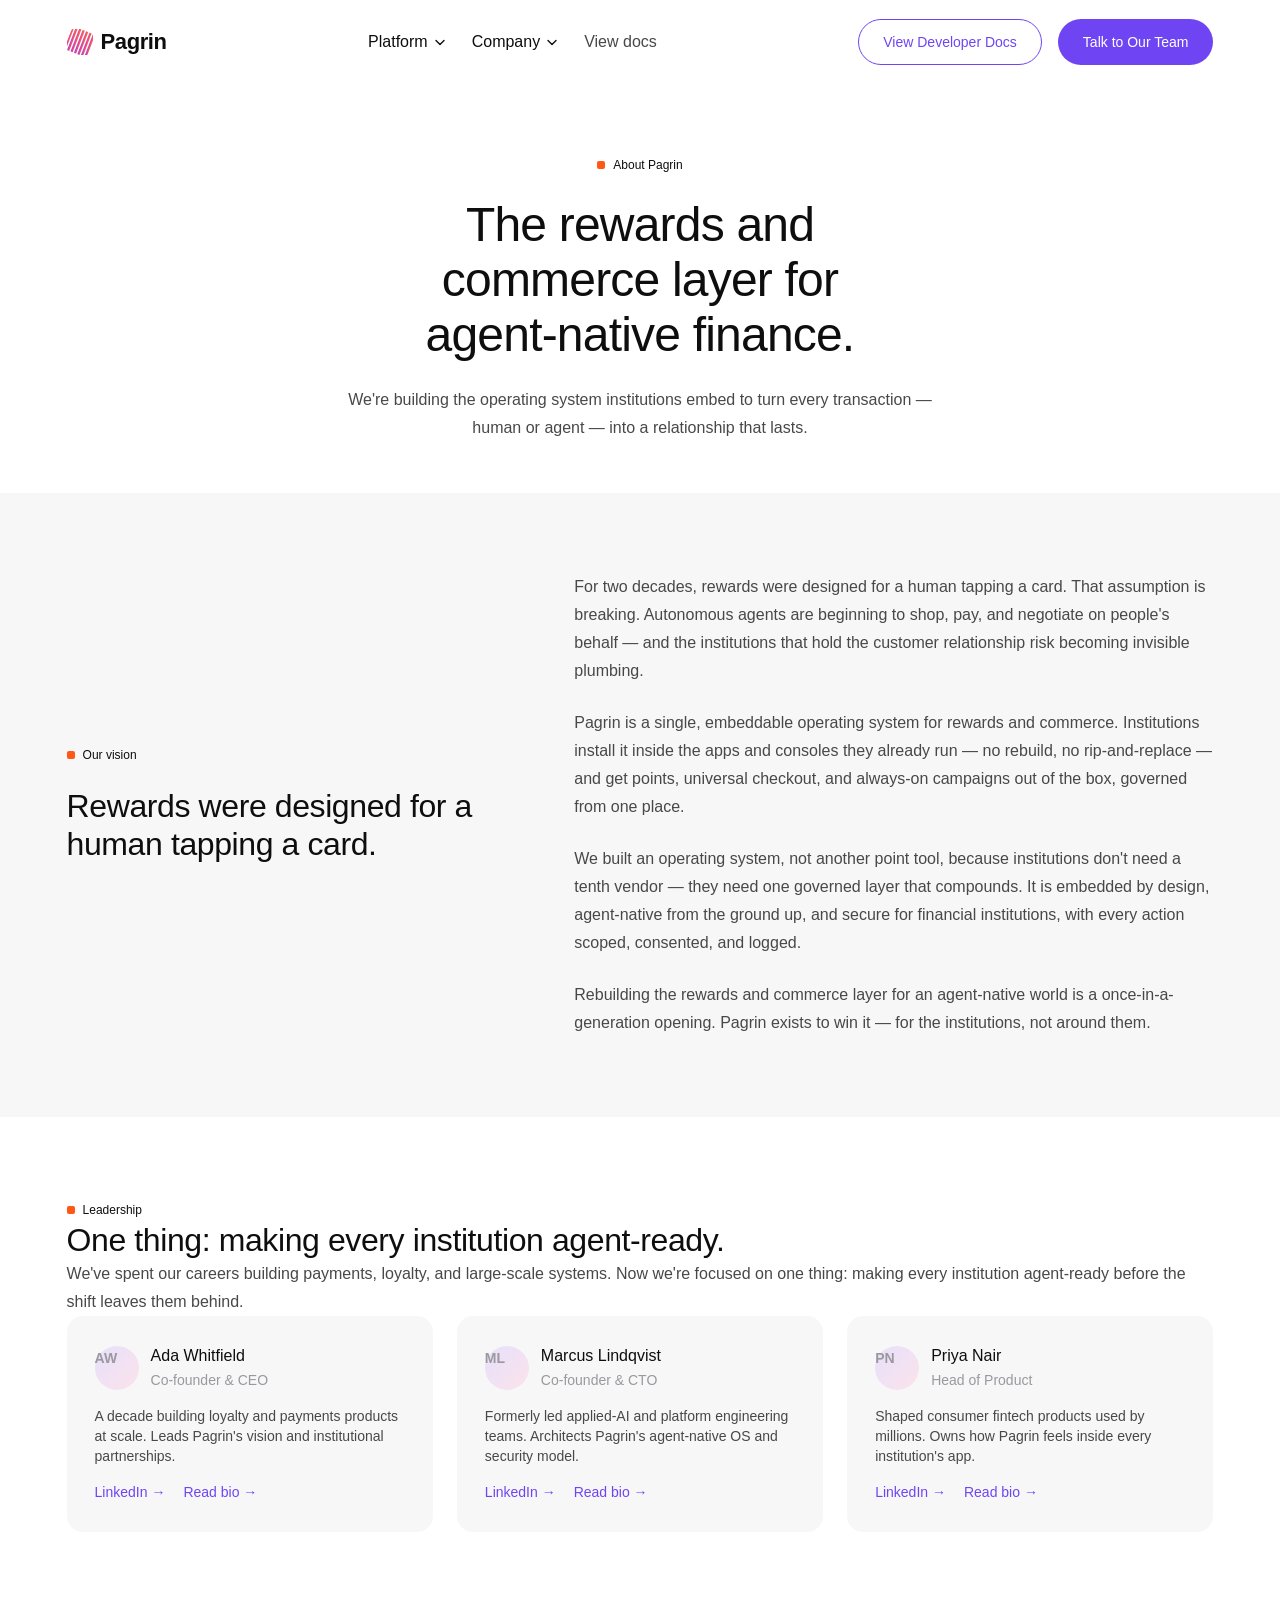
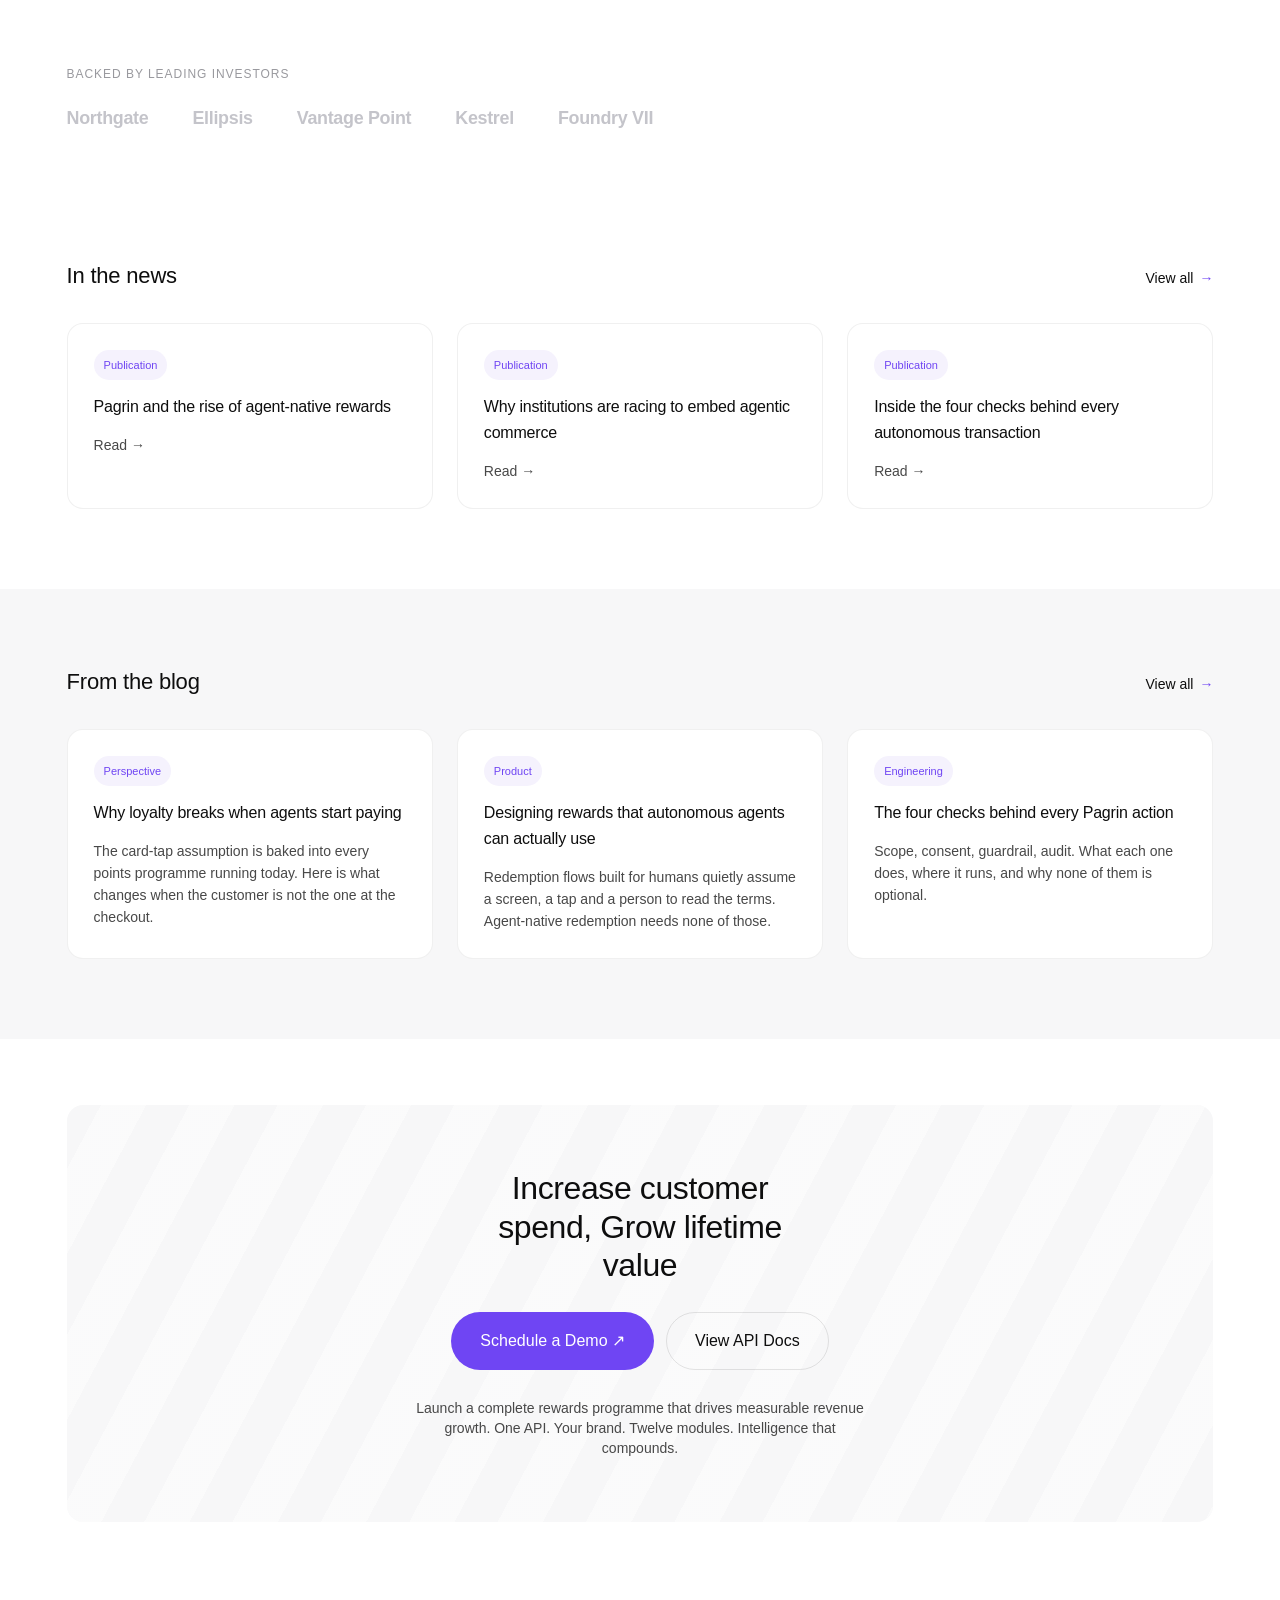
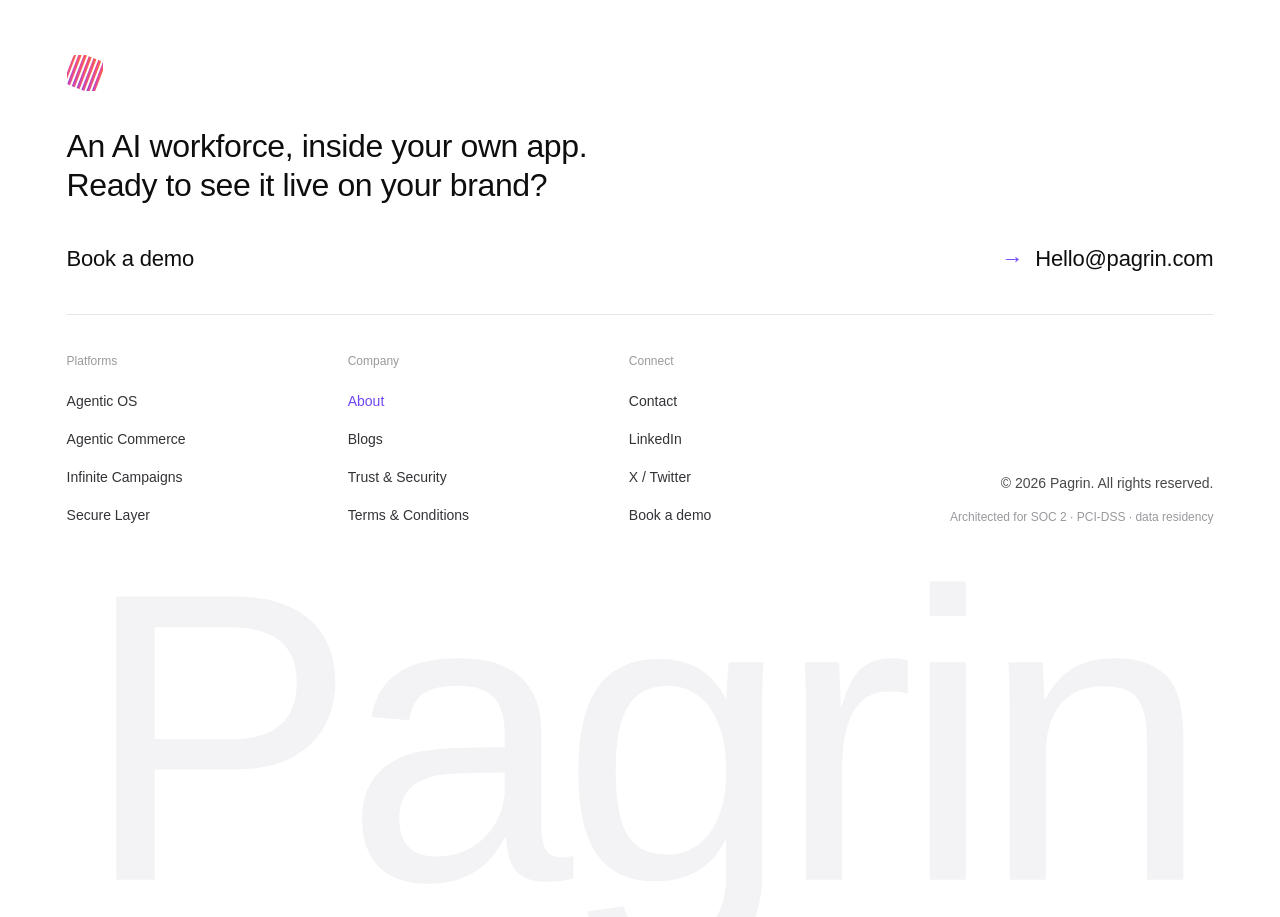
==== about.html @ b5fbf298 "Build the nine screens the footer links to The footer in the Figma file points at nine places. None " ====
<!doctype html>
<html lang="en">
<head>
<meta charset="utf-8">
<meta name="viewport" content="width=device-width, initial-scale=1">
<title>About — Pagrin</title>
<meta name="description" content="We're building the operating system institutions embed to turn every transaction — human or agent — into a relationship that lasts.">
<link rel="stylesheet" href="css/site.css">
<link rel="stylesheet" href="css/pages.css">
</head>
<body class="pg" data-page="about">

<a class="pg-skip" href="#main">Skip to content</a>
<div data-pg-nav></div>

<main id="main">

  <!-- hero — Figma 12346:2172 -->
  <section class="pg-hero">
    <div class="pg-shell">
      <div class="pg-hero__inner">
        <p class="pg-eyebrow">About Pagrin</p>
        <h1 class="pg-t1 pg-hero__title">The rewards and commerce layer for agent-native finance.</h1>
        <p class="pg-lede pg-hero__lede">
          We're building the operating system institutions embed to turn every transaction —
          human or agent — into a relationship that lasts.
        </p>
      </div>
    </div>
  </section>

  <!-- vision — Figma 12347:2109 -->
  <section class="pg-section pg-section--tint" aria-labelledby="vision-title">
    <div class="pg-shell">
      <div class="pg-split">
        <div class="pg-stack-24">
          <p class="pg-eyebrow">Our vision</p>
          <h2 class="pg-h2" id="vision-title">Rewards were designed for a human tapping a card.</h2>
        </div>
        <div class="pg-stack-24">
          <p class="pg-lede">
            For two decades, rewards were designed for a human tapping a card. That assumption is
            breaking. Autonomous agents are beginning to shop, pay, and negotiate on people's
            behalf — and the institutions that hold the customer relationship risk becoming
            invisible plumbing.
          </p>
          <p class="pg-lede">
            Pagrin is a single, embeddable operating system for rewards and commerce.
            Institutions install it inside the apps and consoles they already run — no rebuild,
            no rip-and-replace — and get points, universal checkout, and always-on campaigns out
            of the box, governed from one place.
          </p>
          <p class="pg-lede">
            We built an operating system, not another point tool, because institutions don't need
            a tenth vendor — they need one governed layer that compounds. It is embedded by
            design, agent-native from the ground up, and secure for financial institutions, with
            every action scoped, consented, and logged.
          </p>
          <p class="pg-lede">
            Rebuilding the rewards and commerce layer for an agent-native world is a
            once-in-a-generation opening. Pagrin exists to win it — for the institutions, not
            around them.
          </p>
        </div>
      </div>
    </div>
  </section>

  <!-- leadership — Figma 12348:2109 -->
  <section class="pg-section" aria-labelledby="lead-title">
    <div class="pg-shell">
      <div class="pg-why__head">
        <p class="pg-eyebrow">Leadership</p>
        <h2 class="pg-h2" id="lead-title">One thing: making every institution agent-ready.</h2>
        <p class="pg-lede">
          We've spent our careers building payments, loyalty, and large-scale systems. Now we're
          focused on one thing: making every institution agent-ready before the shift leaves
          them behind.
        </p>
      </div>

      <div class="pg-people">
        <article class="pg-person">
          <div class="pg-person__id">
            <span class="pg-person__av">AW</span>
            <span><b>Ada Whitfield</b><span>Co-founder &amp; CEO</span></span>
          </div>
          <p class="pg-small">A decade building loyalty and payments products at scale. Leads Pagrin's
            vision and institutional partnerships.</p>
          <div class="pg-person__links">
            <a href="https://www.linkedin.com/company/pagrin" target="_blank" rel="noopener">LinkedIn →</a>
            <a href="contact.html">Read bio →</a>
          </div>
        </article>

        <article class="pg-person">
          <div class="pg-person__id">
            <span class="pg-person__av">ML</span>
            <span><b>Marcus Lindqvist</b><span>Co-founder &amp; CTO</span></span>
          </div>
          <p class="pg-small">Formerly led applied-AI and platform engineering teams. Architects Pagrin's
            agent-native OS and security model.</p>
          <div class="pg-person__links">
            <a href="https://www.linkedin.com/company/pagrin" target="_blank" rel="noopener">LinkedIn →</a>
            <a href="contact.html">Read bio →</a>
          </div>
        </article>

        <article class="pg-person">
          <div class="pg-person__id">
            <span class="pg-person__av">PN</span>
            <span><b>Priya Nair</b><span>Head of Product</span></span>
          </div>
          <p class="pg-small">Shaped consumer fintech products used by millions. Owns how Pagrin feels
            inside every institution's app.</p>
          <div class="pg-person__links">
            <a href="https://www.linkedin.com/company/pagrin" target="_blank" rel="noopener">LinkedIn →</a>
            <a href="contact.html">Read bio →</a>
          </div>
        </article>
      </div>
    </div>
  </section>

  <!-- backers — Figma 12349:2551 -->
  <section class="pg-section pg-section--tight" aria-labelledby="backers-title">
    <div class="pg-shell">
      <p class="pg-caption" id="backers-title" style="margin-bottom:24px;letter-spacing:.08em">
        BACKED BY LEADING INVESTORS</p>
      <div class="pg-logos" aria-label="Investors">
        <span>Northgate</span><span>Ellipsis</span><span>Vantage Point</span>
        <span>Kestrel</span><span>Foundry&nbsp;VII</span>
      </div>
    </div>
  </section>

  <!-- press — Figma 12360:9119 -->
  <section class="pg-section" aria-labelledby="press-title">
    <div class="pg-shell">
      <div class="pg-sectionhead">
        <h2 class="pg-h4" id="press-title">In the news</h2>
        <a class="pg-textlink" href="blog.html">View all</a>
      </div>
      <div class="pg-articles">
        <a class="pg-article pg-card--lift" href="blog.html">
          <span class="pg-article__kicker">Publication</span>
          <h3>Pagrin and the rise of agent-native rewards</h3>
          <p class="pg-article__meta">Read →</p>
        </a>
        <a class="pg-article pg-card--lift" href="blog.html">
          <span class="pg-article__kicker">Publication</span>
          <h3>Why institutions are racing to embed agentic commerce</h3>
          <p class="pg-article__meta">Read →</p>
        </a>
        <a class="pg-article pg-card--lift" href="blog.html">
          <span class="pg-article__kicker">Publication</span>
          <h3>Inside the four checks behind every autonomous transaction</h3>
          <p class="pg-article__meta">Read →</p>
        </a>
      </div>
    </div>
  </section>

  <!-- blog — Figma 12360:9119 -->
  <section class="pg-section pg-section--tint" aria-labelledby="blog-title">
    <div class="pg-shell">
      <div class="pg-sectionhead">
        <h2 class="pg-h4" id="blog-title">From the blog</h2>
        <a class="pg-textlink" href="blog.html">View all</a>
      </div>
      <div class="pg-articles">
        <a class="pg-article pg-card--lift" href="blog.html">
          <span class="pg-article__kicker">Perspective</span>
          <h3>Why loyalty breaks when agents start paying</h3>
          <p>The card-tap assumption is baked into every points programme running today. Here is
            what changes when the customer is not the one at the checkout.</p>
        </a>
        <a class="pg-article pg-card--lift" href="blog.html">
          <span class="pg-article__kicker">Product</span>
          <h3>Designing rewards that autonomous agents can actually use</h3>
          <p>Redemption flows built for humans quietly assume a screen, a tap and a person to
            read the terms. Agent-native redemption needs none of those.</p>
        </a>
        <a class="pg-article pg-card--lift" href="blog.html">
          <span class="pg-article__kicker">Engineering</span>
          <h3>The four checks behind every Pagrin action</h3>
          <p>Scope, consent, guardrail, audit. What each one does, where it runs, and why none
            of them is optional.</p>
        </a>
      </div>
    </div>
  </section>

  <div data-pg-cta></div>
</main>

<div data-pg-footer></div>
<script src="js/site.js" defer></script>
</body>
</html>
---- css/site.css ----
/* ==========================================================================
   Pagrin — site foundation
   Design: Figma "Pagrin – Designs from Weng"
     Nav bar   12202:364209      Footer    12202:362479
     CTA band  11998:40946       Hero      11998:40379

   Tokens are lifted from the file's published variables:
     Title-1 72/88/-0.8 · H2 48/58/-0.4 · H4 32/38/-0.2
     Body-1 18/28 · Body-2 16/24 · Body-3 14/20 · Body-4 12/16
     Grey/900 #0E0E0E · Grey/500 #484848 · Purple/500 #6F45F3

   Everything here is prefixed `pg` so it cannot clash with the two
   section stylesheets that came before it (`ao` and `ch`).
   ========================================================================== */

:root {
  /* palette */
  --pg-ink:        #0e0e0e;   /* Grey/900  — headings                     */
  --pg-body:       #484848;   /* Grey/500  — body copy                    */
  --pg-link:       #333338;   /* footer link ink                          */
  --pg-muted:      #99999e;   /* small labels, legal line                 */
  --pg-purple:     #6f45f3;   /* Purple/500 — the one accent              */
  --pg-purple-ink: #4a24c9;   /* purple, darkened for hover               */
  --pg-purple-050: #f5f2fd;   /* purple wash behind quiet panels          */
  --pg-purple-100: #e7e0fc;
  --pg-dot:        #ff5715;   /* eyebrow marker                           */
  --pg-surface:    #f7f7f8;   /* section tint                             */
  --pg-surface-2:  #f2f2f4;
  --pg-hairline:   rgba(0, 0, 0, .1);
  --pg-hairline-2: rgba(0, 0, 0, .06);
  --pg-white:      #ffffff;
  --pg-black:      #0a0a0a;

  /* type — SF Pro Text on Apple, the local system face everywhere else */
  --pg-font: -apple-system, BlinkMacSystemFont, 'SF Pro Text', 'Segoe UI',
             Roboto, Helvetica, Arial, sans-serif;
  --pg-t1: clamp(38px, 3.75vw, 72px);
  --pg-h2: clamp(30px, 2.5vw,  48px);
  --pg-h3: clamp(26px, 2.08vw, 40px);
  --pg-h4: clamp(22px, 1.67vw, 32px);
  --pg-h5: clamp(19px, 1.25vw, 24px);
  --pg-b1: clamp(16px, 0.94vw, 18px);
  --pg-b2: 16px;
  --pg-b3: 14px;
  --pg-b4: 12px;

  /* rhythm */
  --pg-gutter:    clamp(20px, 5.2vw, 100px);
  --pg-shell:     1532px;   /* section content width at 1920 */
  --pg-shell-nav: 1432px;   /* the nav sits on a slightly narrower rail */
  --pg-section:   clamp(64px, 6.25vw, 120px);
  --pg-radius:    16px;
  --pg-radius-sm: 10px;
  --pg-pill:      999px;
  --pg-nav-h:     84px;

  --pg-ease: cubic-bezier(.22, .61, .36, 1);
}

/* --------------------------------------------------------------------------
   base
   -------------------------------------------------------------------------- */

*, *::before, *::after { box-sizing: border-box; }

html { -webkit-text-size-adjust: 100%; scroll-behavior: smooth; }

@media (prefers-reduced-motion: reduce) {
  html { scroll-behavior: auto; }
}

body.pg {
  margin: 0;
  background: var(--pg-white);
  color: var(--pg-body);
  font-family: var(--pg-font);
  font-size: var(--pg-b2);
  line-height: 24px;
  -webkit-font-smoothing: antialiased;
  -moz-osx-font-smoothing: grayscale;
}

.pg h1, .pg h2, .pg h3, .pg h4, .pg h5 {
  margin: 0;
  color: var(--pg-ink);
  font-weight: 500;
}

.pg p  { margin: 0; }
.pg ul, .pg ol { margin: 0; padding: 0; list-style: none; }
.pg img, .pg svg { display: block; max-width: 100%; }

.pg a {
  color: inherit;
  text-decoration: none;
  transition: color .18s var(--pg-ease), opacity .18s var(--pg-ease);
}

.pg :focus-visible {
  outline: 2px solid var(--pg-purple);
  outline-offset: 3px;
  border-radius: 4px;
}

.pg-skip {
  position: absolute;
  left: -9999px;
  top: 0;
  z-index: 200;
  padding: 12px 20px;
  background: var(--pg-ink);
  color: var(--pg-white);
  font-size: var(--pg-b3);
}
.pg-skip:focus { left: 12px; top: 12px; }

.pg-sr {
  position: absolute;
  width: 1px; height: 1px;
  margin: -1px; padding: 0;
  overflow: hidden;
  clip: rect(0 0 0 0);
  white-space: nowrap;
  border: 0;
}

/* --------------------------------------------------------------------------
   layout primitives
   -------------------------------------------------------------------------- */

.pg-shell {
  width: min(100% - var(--pg-gutter) * 2, var(--pg-shell));
  margin-inline: auto;
}

.pg-section       { padding-block: var(--pg-section); }
.pg-section--tight{ padding-block: clamp(48px, 4.2vw, 80px); }
.pg-section--tint { background: var(--pg-surface); }
.pg-section--wash { background: var(--pg-purple-050); }
.pg-section--dark { background: var(--pg-black); color: rgba(255,255,255,.72); }
.pg-section--dark h2,
.pg-section--dark h3,
.pg-section--dark h4 { color: var(--pg-white); }

.pg-rule { height: 1px; background: var(--pg-hairline); border: 0; margin: 0; }

/* eyebrow — the small marker + label that opens most sections */
.pg-eyebrow {
  display: inline-flex;
  align-items: center;
  gap: 8px;
  color: var(--pg-ink);
  font-size: var(--pg-b4);
  font-weight: 500;
  line-height: 16px;
}
.pg-eyebrow::before {
  content: '';
  width: 8px; height: 8px;
  background: var(--pg-dot);
  border-radius: 2px;
  flex: none;
}
.pg-eyebrow--purple::before { background: var(--pg-purple); }
.pg-section--dark .pg-eyebrow { color: var(--pg-white); }

/* headings + copy */
.pg-t1 { font-size: var(--pg-t1); line-height: 1.15; letter-spacing: -.8px; }
.pg-h2 { font-size: var(--pg-h2); line-height: 1.2;  letter-spacing: -.4px; }
.pg-h3 { font-size: var(--pg-h3); line-height: 1.2;  letter-spacing: -.3px; }
.pg-h4 { font-size: var(--pg-h4); line-height: 1.2;  letter-spacing: -.2px; }
.pg-h5 { font-size: var(--pg-h5); line-height: 1.3;  letter-spacing: -.1px; }

.pg-lede    { font-size: var(--pg-b1); line-height: 28px; color: var(--pg-body); }
.pg-body    { font-size: var(--pg-b2); line-height: 24px; color: var(--pg-body); }
.pg-small   { font-size: var(--pg-b3); line-height: 20px; color: var(--pg-body); }
.pg-caption { font-size: var(--pg-b4); line-height: 16px; color: var(--pg-muted); }

.pg-measure    { max-width: 62ch; }
.pg-measure-sm { max-width: 46ch; }

/* --------------------------------------------------------------------------
   buttons
   -------------------------------------------------------------------------- */

.pg-btn {
  display: inline-flex;
  align-items: center;
  justify-content: center;
  gap: 8px;
  padding: 12px 24px;
  border: 1px solid transparent;
  border-radius: var(--pg-pill);
  background: none;
  font-family: inherit;
  font-size: var(--pg-b3);
  font-weight: 500;
  line-height: 20px;
  white-space: nowrap;
  cursor: pointer;
  transition: background-color .18s var(--pg-ease),
              border-color .18s var(--pg-ease),
              color .18s var(--pg-ease),
              transform .18s var(--pg-ease);
}
.pg-btn:active { transform: translateY(1px); }

.pg .pg-btn--primary {
  background: var(--pg-purple);
  color: var(--pg-white);
}
.pg .pg-btn--primary:hover { background: var(--pg-purple-ink); }

.pg .pg-btn--ghost {
  border-color: var(--pg-purple);
  color: var(--pg-purple);
}
.pg .pg-btn--ghost:hover { background: var(--pg-purple-050); }

.pg .pg-btn--quiet {
  border-color: var(--pg-hairline);
  color: var(--pg-ink);
}
.pg .pg-btn--quiet:hover { border-color: var(--pg-ink); }

.pg-btn--lg { padding: 16px 28px; font-size: var(--pg-b2); line-height: 24px; }

/* the hero pair in the detail pages uses square corners, not pills */
.pg-btn--sq { border-radius: 6px; }

.pg-btnrow {
  display: flex;
  flex-wrap: wrap;
  gap: 12px;
}
.pg-btnrow--center { justify-content: center; }

/* text link with the design's arrow */
.pg .pg-textlink {
  display: inline-flex;
  align-items: center;
  gap: 6px;
  color: var(--pg-ink);
  font-size: var(--pg-b3);
  font-weight: 500;
  line-height: 20px;
}
.pg-textlink::after {
  content: '→';
  color: var(--pg-purple);
  transition: transform .18s var(--pg-ease);
}
.pg-textlink:hover::after { transform: translateX(3px); }

/* --------------------------------------------------------------------------
   nav
   -------------------------------------------------------------------------- */

.pg-nav {
  position: sticky;
  top: 0;
  z-index: 100;
  background: rgba(255, 255, 255, .88);
  backdrop-filter: saturate(1.6) blur(12px);
  -webkit-backdrop-filter: saturate(1.6) blur(12px);
  border-bottom: 1px solid transparent;
  transition: border-color .2s var(--pg-ease);
}
.pg-nav[data-stuck='true'] { border-bottom-color: var(--pg-hairline); }

.pg-nav__inner {
  width: min(100% - var(--pg-gutter) * 2, var(--pg-shell-nav));
  margin-inline: auto;
  min-height: var(--pg-nav-h);
  display: flex;
  align-items: center;
  justify-content: space-between;
  gap: 24px;
}

.pg-logo {
  display: inline-flex;
  align-items: center;
  gap: 8px;
  flex: none;
}
.pg-logo__mark { width: 26px; height: 26px; flex: none; }
.pg-logo__word {
  color: var(--pg-ink);
  font-size: 22px;
  font-weight: 600;
  letter-spacing: -.4px;
  line-height: 26px;
}

.pg-nav__links {
  display: flex;
  align-items: center;
  gap: 24px;
}

.pg-nav__cta { display: flex; align-items: center; gap: 16px; flex: none; }

/* dropdown */
.pg-menu { position: relative; }

.pg-menu__btn {
  display: inline-flex;
  align-items: center;
  gap: 4px;
  padding: 6px 0;
  border: 0;
  background: none;
  color: var(--pg-ink);
  font-family: inherit;
  font-size: var(--pg-b2);
  line-height: 24px;
  cursor: pointer;
}
.pg-menu__btn svg { transition: transform .2s var(--pg-ease); }
.pg-menu__btn[aria-expanded='true'] svg { transform: rotate(180deg); }

.pg-menu__panel {
  position: absolute;
  top: calc(100% + 14px);
  left: 50%;
  translate: -50% 0;
  min-width: 300px;
  padding: 10px;
  background: var(--pg-white);
  border: 1px solid var(--pg-hairline-2);
  border-radius: 14px;
  box-shadow: 0 18px 48px rgba(14, 14, 14, .12);
  display: grid;
  gap: 2px;
  opacity: 0;
  visibility: hidden;
  transform: translateY(-6px);
  transition: opacity .18s var(--pg-ease),
              transform .18s var(--pg-ease),
              visibility .18s;
}
.pg-menu[data-open='true'] .pg-menu__panel {
  opacity: 1;
  visibility: visible;
  transform: none;
}

.pg-menu__item {
  display: block;
  padding: 10px 12px;
  border-radius: 9px;
}
.pg-menu__item:hover { background: var(--pg-surface); }
.pg-menu__item strong {
  display: block;
  color: var(--pg-ink);
  font-size: var(--pg-b3);
  font-weight: 500;
  line-height: 20px;
}
.pg-menu__item span {
  display: block;
  margin-top: 2px;
  color: var(--pg-muted);
  font-size: var(--pg-b4);
  line-height: 16px;
}
.pg .pg-menu__item[aria-current='page'] strong { color: var(--pg-purple); }

.pg-nav__link { font-size: var(--pg-b2); color: var(--pg-ink); }
.pg-nav__link:hover { color: var(--pg-purple); }
.pg .pg-nav__link[aria-current='page'] { color: var(--pg-purple); }

/* burger */
.pg-burger {
  display: none;
  width: 40px; height: 40px;
  padding: 0;
  border: 1px solid var(--pg-hairline);
  border-radius: var(--pg-pill);
  background: none;
  cursor: pointer;
  align-items: center;
  justify-content: center;
}
.pg-burger span {
  display: block;
  width: 16px; height: 1.5px;
  background: var(--pg-ink);
  position: relative;
  transition: background-color .15s var(--pg-ease);
}
.pg-burger span::before,
.pg-burger span::after {
  content: '';
  position: absolute;
  left: 0;
  width: 16px; height: 1.5px;
  background: var(--pg-ink);
  transition: transform .2s var(--pg-ease);
}
.pg-burger span::before { top: -5px; }
.pg-burger span::after  { top:  5px; }
.pg-burger[aria-expanded='true'] span { background: transparent; }
.pg-burger[aria-expanded='true'] span::before { transform: translateY(5px) rotate(45deg); }
.pg-burger[aria-expanded='true'] span::after  { transform: translateY(-5px) rotate(-45deg); }

@media (max-width: 1040px) {
  .pg-burger { display: inline-flex; }
  .pg-nav__links,
  .pg-nav__cta { display: none; }

  .pg-nav[data-open='true'] .pg-nav__links,
  .pg-nav[data-open='true'] .pg-nav__cta {
    display: flex;
    flex-direction: column;
    align-items: stretch;
    gap: 4px;
    width: 100%;
  }
  .pg-nav[data-open='true'] .pg-nav__inner {
    flex-wrap: wrap;
    padding-bottom: 20px;
  }
  .pg-nav[data-open='true'] .pg-nav__cta {
    gap: 10px;
    margin-top: 12px;
  }
  .pg-nav[data-open='true'] .pg-nav__cta .pg-btn { width: 100%; }
  .pg-menu__panel {
    position: static;
    translate: none;
    opacity: 1;
    visibility: visible;
    transform: none;
    box-shadow: none;
    border: 0;
    min-width: 0;
    padding: 0 0 0 12px;
    display: none;
  }
  .pg-menu[data-open='true'] .pg-menu__panel { display: grid; }
  .pg-nav__links > * { width: 100%; }
  .pg-menu__btn { width: 100%; justify-content: space-between; padding: 10px 0; }
}

/* --------------------------------------------------------------------------
   hero
   -------------------------------------------------------------------------- */

.pg-hero { padding-block: clamp(56px, 5.6vw, 108px) clamp(40px, 4vw, 72px); }

.pg-hero__inner {
  display: flex;
  flex-direction: column;
  align-items: center;
  text-align: center;
  gap: 24px;
}
.pg-hero__title { max-width: 18ch; }
.pg-hero__lede  { max-width: 68ch; }
.pg-hero__art   { width: 100%; margin-top: clamp(32px, 3.4vw, 64px); }

.pg-hero--left .pg-hero__inner { align-items: flex-start; text-align: left; }

/* --------------------------------------------------------------------------
   cards + grids
   -------------------------------------------------------------------------- */

.pg-grid { display: grid; gap: 24px; }
.pg-grid--2 { grid-template-columns: repeat(2, minmax(0, 1fr)); }
.pg-grid--3 { grid-template-columns: repeat(3, minmax(0, 1fr)); }
.pg-grid--4 { grid-template-columns: repeat(4, minmax(0, 1fr)); }

@media (max-width: 1040px) {
  .pg-grid--3, .pg-grid--4 { grid-template-columns: repeat(2, minmax(0, 1fr)); }
}
@media (max-width: 720px) {
  .pg-grid--2, .pg-grid--3, .pg-grid--4 { grid-template-columns: minmax(0, 1fr); }
}

.pg-card {
  padding: 28px;
  background: var(--pg-white);
  border: 1px solid var(--pg-hairline-2);
  border-radius: var(--pg-radius);
  transition: border-color .2s var(--pg-ease), box-shadow .2s var(--pg-ease),
              transform .2s var(--pg-ease);
}
.pg-card__title { margin-bottom: 8px; }
.pg-card__body  { color: var(--pg-body); font-size: var(--pg-b3); line-height: 22px; }

a.pg-card:hover,
.pg-card--lift:hover {
  border-color: var(--pg-purple-100);
  box-shadow: 0 12px 32px rgba(14, 14, 14, .07);
  transform: translateY(-2px);
}

.pg-card--tint { background: var(--pg-surface); border-color: transparent; }

/* two-column "split" — copy on one side, art on the other */
.pg-split {
  display: grid;
  grid-template-columns: minmax(0, 5fr) minmax(0, 7fr);
  gap: clamp(32px, 4vw, 72px);
  align-items: center;
}
.pg-split--flip > :first-child { order: 2; }
.pg-split--even { grid-template-columns: repeat(2, minmax(0, 1fr)); }
@media (max-width: 900px) {
  .pg-split { grid-template-columns: minmax(0, 1fr); }
  .pg-split--flip > :first-child { order: 0; }
}

.pg-stack   { display: grid; gap: 16px; }
.pg-stack-8 { display: grid; gap: 8px; }
.pg-stack-24{ display: grid; gap: 24px; }
.pg-stack-32{ display: grid; gap: 32px; }

/* a bullet list with the design's small purple tick */
.pg-ticks { display: grid; gap: 14px; }
.pg-ticks li {
  display: grid;
  grid-template-columns: 18px minmax(0, 1fr);
  gap: 12px;
  font-size: var(--pg-b3);
  line-height: 22px;
  color: var(--pg-body);
}
.pg-ticks li::before {
  content: '';
  width: 18px; height: 18px;
  margin-top: 2px;
  border-radius: 50%;
  background:
    url("data:image/svg+xml,%3Csvg xmlns='http://www.w3.org/2000/svg' viewBox='0 0 18 18'%3E%3Cpath d='M5 9.2l2.6 2.6L13 6.4' fill='none' stroke='%236f45f3' stroke-width='1.6' stroke-linecap='round' stroke-linejoin='round'/%3E%3C/svg%3E")
    center / 18px 18px no-repeat,
    var(--pg-purple-050);
}
.pg-ticks li strong { color: var(--pg-ink); font-weight: 500; }

/* numbered steps */
.pg-steps { counter-reset: pgstep; display: grid; gap: 24px; }
.pg-step__num {
  display: block;
  margin-bottom: 12px;
  color: var(--pg-purple);
  font-size: var(--pg-b4);
  font-weight: 600;
  letter-spacing: .04em;
  line-height: 16px;
}

/* --------------------------------------------------------------------------
   CTA band
   -------------------------------------------------------------------------- */

.pg-cta { padding-block: clamp(56px, 5.2vw, 100px); }

.pg-cta__panel {
  position: relative;
  overflow: hidden;
  padding: clamp(48px, 5vw, 96px) clamp(24px, 4vw, 72px);
  border-radius: var(--pg-radius);
  background: var(--pg-surface);
  text-align: center;
}
/* the diagonal streaks behind the CTA copy in the design */
.pg-cta__panel::before {
  content: '';
  position: absolute;
  inset: -20%;
  background: repeating-linear-gradient(
    118deg,
    rgba(255, 255, 255, 0) 0 38px,
    rgba(255, 255, 255, .85) 38px 78px
  );
  opacity: .55;
  pointer-events: none;
}
.pg-cta__inner {
  position: relative;
  display: grid;
  justify-items: center;
  gap: 28px;
  max-width: 770px;
  margin-inline: auto;
}
.pg-cta__title { max-width: 16ch; }
.pg-cta__note  { max-width: 60ch; font-size: var(--pg-b3); line-height: 20px; }

/* --------------------------------------------------------------------------
   footer
   -------------------------------------------------------------------------- */

.pg-footer { padding-top: clamp(56px, 5.2vw, 96px); background: var(--pg-white); }

.pg-footer__top { display: grid; gap: 36px; }

.pg-footer__mark { width: 36px; height: 36px; }

.pg-footer__title { max-width: 1180px; }

.pg-footer__contact {
  display: flex;
  flex-wrap: wrap;
  align-items: baseline;
  justify-content: space-between;
  gap: 16px 32px;
}
.pg-footer__contact a {
  font-size: var(--pg-h4);
  font-weight: 500;
  letter-spacing: -.2px;
  line-height: 38px;
  color: var(--pg-ink);
}
.pg-footer__contact a:hover { color: var(--pg-purple); }
.pg-footer__mail { display: inline-flex; align-items: center; gap: 12px; }
.pg-footer__mail::before { content: '→'; color: var(--pg-purple); }

.pg-footer__cols {
  display: flex;
  flex-wrap: wrap;
  align-items: flex-end;
  gap: 40px 64px;
  padding-block: 36px 0;
}
.pg-footer__nav {
  flex: 1 1 480px;
  display: flex;
  flex-wrap: wrap;
  gap: 32px 24px;
}
.pg-footer__col { min-width: 180px; flex: 1 1 180px; max-width: 300px; }
.pg-footer__label {
  display: block;
  margin-bottom: 18px;
  color: var(--pg-muted);
  font-size: var(--pg-b4);
  line-height: 20px;
}
.pg-footer__list { display: grid; gap: 14px; }
.pg-footer__list a {
  color: var(--pg-link);
  font-size: var(--pg-b3);
  line-height: 24px;
}
.pg-footer__list a:hover { color: var(--pg-purple); }
.pg .pg-footer__list a[aria-current='page'] { color: var(--pg-purple); }

.pg-footer__legal { display: grid; gap: 12px; justify-items: flex-end; text-align: right; }
.pg-footer__legal p:first-child { color: var(--pg-body); font-size: var(--pg-b3); line-height: 24px; }
.pg-footer__legal p:last-child  { color: var(--pg-muted); font-size: var(--pg-b4); line-height: 20px; }

@media (max-width: 720px) {
  .pg-footer__legal { justify-items: flex-start; text-align: left; }
  .pg-footer__contact a { font-size: var(--pg-h5); line-height: 30px; }
}

/* the oversized wordmark that closes the page */
.pg-footer__wordmark {
  display: block;
  width: min(100% - var(--pg-gutter) * 2, var(--pg-shell));
  margin: clamp(24px, 3vw, 56px) auto 0;
  overflow: hidden;
  line-height: 0;
}
.pg-footer__wordmark svg { width: 100%; height: auto; }
---- css/pages.css ----
/* ==========================================================================
   Pagrin — page furniture
   Design: Figma "Pagrin – Designs from Weng"
     Commerce dashboard 11998:41941 · Checkout 12180:361848 · Chat 11998:40877
     Campaign bento     12136:360671 · Audit log 11998:42315
     About leadership   12348:2109  · Press/blog 12360:9119

   Pieces used by more than one page live here. Everything is prefixed `pg`.
   ========================================================================== */

/* --------------------------------------------------- framed product shot */

.pg-frame {
  text-align: left;
  border-radius: var(--pg-radius);
  border: 1px solid var(--pg-hairline-2);
  background: var(--pg-white);
  box-shadow: 0 1px 2px rgba(14,14,14,.05), 0 24px 64px rgba(14,14,14,.08);
  overflow: hidden;
}
.pg-frame--flush { box-shadow: 0 1px 2px rgba(14,14,14,.05), 0 12px 36px rgba(14,14,14,.06); }

/* app chrome: rail + main, as in the Northwind mock */
.pg-app { display: grid; grid-template-columns: 190px minmax(0, 1fr); font-size: 12px; }
@media (max-width: 780px) { .pg-app { grid-template-columns: minmax(0, 1fr); } }

.pg-app__rail {
  padding: 16px 12px;
  background: #fbfbfc;
  border-right: 1px solid var(--pg-hairline-2);
  display: grid;
  gap: 4px;
  align-content: start;
}
@media (max-width: 780px) { .pg-app__rail { display: none; } }

.pg-app__brand {
  display: flex; align-items: center; gap: 8px;
  margin-bottom: 12px; padding: 0 8px;
  color: var(--pg-ink); font-size: 13px; font-weight: 600;
}
.pg-app__brand span {
  width: 20px; height: 20px; border-radius: 6px;
  background: linear-gradient(135deg, #6f45f3, #e7469b);
}
.pg-app__navitem {
  display: flex; align-items: center; gap: 9px;
  padding: 7px 8px; border-radius: 7px;
  color: var(--pg-body); font-size: 12px;
}
.pg-app__navitem b { font-weight: 400; }
.pg-app__navitem[data-on] { background: #efe9fe; color: var(--pg-purple); }
.pg-app__navitem[data-on] b { font-weight: 500; }
.pg-app__navitem i {
  width: 14px; height: 14px; flex: none; border-radius: 4px;
  background: currentColor; opacity: .3;
}
.pg-app__navitem[data-on] i { opacity: .85; }

.pg-app__main { min-width: 0; }
.pg-app__bar {
  display: flex; align-items: center; gap: 12px;
  padding: 12px 18px;
  border-bottom: 1px solid var(--pg-hairline-2);
}
.pg-app__bar h4 { font-size: 13px; font-weight: 600; }
.pg-app__search {
  margin-left: auto;
  padding: 5px 12px; border-radius: var(--pg-pill);
  background: var(--pg-surface); color: var(--pg-muted); font-size: 11px;
}
.pg-app__body { padding: 18px; display: grid; gap: 16px; }

.pg-app__head { display: grid; gap: 4px; }
.pg-app__head h5 { font-size: 14px; font-weight: 600; }
.pg-app__head p { color: var(--pg-muted); font-size: 11px; line-height: 15px; }

/* stat tiles */
.pg-stats { display: grid; grid-template-columns: repeat(4, minmax(0, 1fr)); gap: 10px; }
@media (max-width: 640px) { .pg-stats { grid-template-columns: repeat(2, minmax(0, 1fr)); } }
.pg-stat {
  padding: 11px 13px;
  border: 1px solid var(--pg-hairline-2);
  border-radius: 10px;
  display: grid; gap: 2px;
}
.pg-stat span { color: var(--pg-muted); font-size: 9.5px; letter-spacing: .05em; text-transform: uppercase; }
.pg-stat b { color: var(--pg-ink); font-size: 18px; font-weight: 600; letter-spacing: -.3px; line-height: 24px; }
.pg-stat em { font-style: normal; font-size: 10px; color: #1c7a44; }
.pg-stat--warn b { color: #c2570c; }
.pg-stat--bad  b { color: #c0362c; }

/* audit table */
.pg-table { width: 100%; border-collapse: collapse; font-size: 11px; }
.pg-table th {
  padding: 0 8px 8px;
  color: var(--pg-muted);
  font-size: 8.5px; font-weight: 600; letter-spacing: .07em; text-align: left;
  text-transform: uppercase;
  border-bottom: 1px solid var(--pg-hairline-2);
  white-space: nowrap;
}
.pg-table td {
  padding: 9px 8px;
  border-bottom: 1px solid var(--pg-hairline-2);
  color: var(--pg-body);
  white-space: nowrap;
}
.pg-table tr:last-child td { border-bottom: 0; }
.pg-table td:first-child { color: var(--pg-ink); font-weight: 500; }
.pg-scroll { overflow-x: auto; -webkit-overflow-scrolling: touch; }

.pg-pass, .pg-held, .pg-deny {
  display: inline-grid; place-items: center;
  width: 16px; height: 16px; border-radius: 50%;
  font-size: 9px; font-weight: 700;
}
.pg-pass { background: #eaf7ef; color: #1c7a44; }
.pg-held { background: #fff1e3; color: #c2570c; }
.pg-deny { background: #fdecea; color: #c0362c; }

.pg-badge {
  display: inline-block;
  padding: 2px 8px; border-radius: var(--pg-pill);
  font-size: 10px; font-weight: 500;
  background: var(--pg-surface); color: var(--pg-body);
}
.pg-badge--held { background: #fff1e3; color: #c2570c; }
.pg-badge--deny { background: #fdecea; color: #c0362c; }
.pg-badge--ok   { background: #eaf7ef; color: #1c7a44; }

/* ------------------------------------------------------------ chat mock */

.pg-phone {
  text-align: left;
  width: 100%; max-width: 360px;
  margin-inline: auto;
  padding: 10px;
  background: var(--pg-white);
  border: 1px solid var(--pg-hairline-2);
  border-radius: 28px;
  box-shadow: 0 1px 2px rgba(14,14,14,.05), 0 24px 60px rgba(14,14,14,.12);
}
.pg-phone__screen {
  border-radius: 20px;
  background: #fbfbfc;
  overflow: hidden;
  display: grid;
}
.pg-phone__bar {
  display: flex; align-items: center; gap: 9px;
  padding: 14px 16px;
  background: var(--pg-white);
  border-bottom: 1px solid var(--pg-hairline-2);
}
.pg-phone__bar i {
  width: 26px; height: 26px; border-radius: 50%;
  background: linear-gradient(135deg, #6f45f3, #e7469b);
  flex: none;
}
.pg-phone__bar b { color: var(--pg-ink); font-size: 13px; font-weight: 600; }
.pg-phone__bar small { display: block; color: #1c7a44; font-size: 10px; }
.pg-phone__thread { padding: 16px; display: grid; gap: 10px; }
.pg-phone__day { justify-self: center; color: var(--pg-muted); font-size: 10px; }

.pg-bubble {
  max-width: 84%;
  padding: 10px 13px;
  border-radius: 16px;
  font-size: 12.5px;
  line-height: 18px;
}
.pg-bubble--them { background: var(--pg-white); border: 1px solid var(--pg-hairline-2); color: var(--pg-ink); border-bottom-left-radius: 5px; }
.pg-bubble--me   { justify-self: end; background: var(--pg-purple); color: #fff; border-bottom-right-radius: 5px; }
.pg-bubble time  { display: block; margin-top: 5px; font-size: 9.5px; opacity: .55; }

.pg-offer {
  margin-top: 2px;
  padding: 13px;
  border-radius: 14px;
  background: var(--pg-white);
  border: 1px solid var(--pg-hairline-2);
  display: grid; gap: 9px;
  font-size: 12px;
}
.pg-offer__head { display: flex; align-items: center; gap: 8px; }
.pg-offer__head b { color: var(--pg-ink); font-size: 12.5px; font-weight: 600; }
.pg-offer__head span { margin-left: auto; font-size: 10px; color: var(--pg-purple); }
.pg-offer__big { color: var(--pg-ink); font-size: 19px; font-weight: 600; letter-spacing: -.3px; }
.pg-offer__row { display: flex; justify-content: space-between; gap: 10px; color: var(--pg-body); font-size: 11.5px; }
.pg-offer__row b { color: var(--pg-ink); font-weight: 600; }
.pg-offer__actions { display: flex; gap: 8px; margin-top: 2px; }
.pg-offer__actions .pg-btn { flex: 1; padding: 9px 14px; font-size: 12px; }
.pg-offer__note { color: var(--pg-muted); font-size: 10px; line-height: 14px; }
.pg-offer__meter { height: 5px; border-radius: 3px; background: #eeeef0; overflow: hidden; }
.pg-offer__meter i { display: block; height: 100%; background: var(--pg-purple); }

.pg-phone__input {
  display: flex; align-items: center; gap: 8px;
  padding: 12px 16px;
  background: var(--pg-white);
  border-top: 1px solid var(--pg-hairline-2);
  color: var(--pg-muted); font-size: 12px;
}
.pg-phone__input span { flex: 1; }
.pg-phone__input i {
  width: 26px; height: 26px; border-radius: 50%;
  background: var(--pg-purple); flex: none;
}

/* three phones side by side, each with a caption above */
.pg-flow { display: grid; grid-template-columns: repeat(3, minmax(0, 1fr)); gap: clamp(20px, 2.4vw, 40px); }
@media (max-width: 900px) { .pg-flow { grid-template-columns: minmax(0, 1fr); max-width: 420px; margin-inline: auto; } }
.pg-flow__step { display: grid; gap: 16px; align-content: start; }
.pg-flow__cap { display: grid; gap: 4px; }
.pg-flow__cap b { color: var(--pg-purple); font-size: var(--pg-b4); font-weight: 600; letter-spacing: .05em; }
.pg-flow__cap span { color: var(--pg-ink); font-size: var(--pg-b2); font-weight: 500; }

/* ---------------------------------------------------------- bento grid */

.pg-bento { display: grid; grid-template-columns: repeat(6, minmax(0, 1fr)); gap: 20px; }
.pg-bento__tile {
  display: grid; gap: 16px; align-content: start;
  padding: clamp(22px, 2vw, 32px);
  border-radius: var(--pg-radius);
  background: var(--pg-surface);
}
.pg-bento__tile h3 { font-size: var(--pg-h5); }
.pg-bento__tile p  { color: var(--pg-body); font-size: var(--pg-b3); line-height: 22px; }
.pg-bento__tile--hero { grid-column: span 2; grid-row: span 2; grid-template-rows: 1fr auto auto auto; }
.pg-bento__tile--hero > .pg-panel { align-self: center; }
.pg-bento__tile--wide { grid-column: span 4; }
.pg-bento__tile--half { grid-column: span 2; }
.pg-bento__tile--mid  { grid-column: span 3; }
@media (max-width: 1000px) {
  .pg-bento { grid-template-columns: repeat(2, minmax(0, 1fr)); }
  .pg-bento__tile--hero, .pg-bento__tile--wide,
  .pg-bento__tile--half, .pg-bento__tile--mid { grid-column: span 2; grid-row: auto; }
}

/* the little inline diagrams inside the tiles */
.pg-panel {
  padding: 14px;
  border-radius: 12px;
  background: var(--pg-white);
  border: 1px solid var(--pg-hairline-2);
  display: grid; gap: 9px;
  font-size: 11px;
}
.pg-panel__label { color: var(--pg-muted); font-size: 8.5px; font-weight: 600; letter-spacing: .07em; text-transform: uppercase; }
.pg-chips { display: grid; gap: 8px; justify-items: start; }
.pg-panel > .pg-badge { justify-self: start; }

.pg-check {
  display: grid; grid-template-columns: 16px minmax(0,1fr) auto;
  gap: 9px; align-items: center;
}
.pg-check b { color: var(--pg-ink); font-size: 11px; font-weight: 500; display: block; }
.pg-check span { color: var(--pg-muted); font-size: 10px; display: block; }
.pg-check em { font-style: normal; font-size: 10px; }

/* ---------------------------------------------------------- people/logos */

.pg-people { display: grid; grid-template-columns: repeat(3, minmax(0, 1fr)); gap: 24px; }
@media (max-width: 860px) { .pg-people { grid-template-columns: minmax(0, 1fr); } }
.pg-person {
  display: grid; gap: 14px; align-content: start;
  padding: 28px;
  border-radius: var(--pg-radius);
  background: var(--pg-surface);
}
.pg-person__id { display: flex; align-items: center; gap: 12px; }
.pg-person__av {
  width: 44px; height: 44px; flex: none;
  display: grid; place-items: center;
  border-radius: 50%;
  background: linear-gradient(135deg, #e7e0fc, #fbe3ea);
  color: var(--pg-purple); font-size: 15px; font-weight: 600;
}
.pg-person__id b { display: block; color: var(--pg-ink); font-size: var(--pg-b2); font-weight: 500; }
.pg-person__id span { display: block; color: var(--pg-muted); font-size: var(--pg-b3); }
.pg-person__links { display: flex; gap: 18px; }
.pg-person__links a { color: var(--pg-purple); font-size: var(--pg-b3); font-weight: 500; }
.pg-person__links a:hover { color: var(--pg-purple-ink); }

.pg-logos { display: flex; flex-wrap: wrap; align-items: center; gap: 16px 44px; }
.pg-logos span {
  color: #c4c4ca;
  font-size: clamp(16px, 1.4vw, 22px);
  font-weight: 600;
  letter-spacing: -.3px;
}

/* ------------------------------------------------------------- articles */

.pg-articles { display: grid; grid-template-columns: repeat(3, minmax(0, 1fr)); gap: 24px; }
@media (max-width: 900px) { .pg-articles { grid-template-columns: repeat(2, minmax(0, 1fr)); } }
@media (max-width: 620px) { .pg-articles { grid-template-columns: minmax(0, 1fr); } }

.pg-article {
  display: grid; gap: 14px; align-content: start;
  padding: 26px;
  border: 1px solid var(--pg-hairline-2);
  border-radius: var(--pg-radius);
  background: var(--pg-white);
}
.pg-article__kicker {
  display: inline-block; width: fit-content;
  padding: 3px 10px; border-radius: var(--pg-pill);
  background: var(--pg-purple-050); color: var(--pg-purple);
  font-size: 11px; font-weight: 500;
}
.pg-article h3 { font-size: var(--pg-b1); line-height: 26px; letter-spacing: -.2px; }
.pg-article p  { color: var(--pg-body); font-size: var(--pg-b3); line-height: 22px; }
.pg-article__meta { color: var(--pg-muted); font-size: var(--pg-b4); }

.pg-article--lead { grid-column: span 2; }
@media (max-width: 620px) { .pg-article--lead { grid-column: span 1; } }
.pg-article--lead h3 { font-size: var(--pg-h4); line-height: 1.2; }

.pg-sectionhead {
  display: flex; flex-wrap: wrap; align-items: baseline;
  justify-content: space-between; gap: 12px 24px;
  margin-bottom: clamp(24px, 2.6vw, 40px);
}

/* ------------------------------------------------------ prose / legal */

.pg-doc { display: grid; grid-template-columns: 250px minmax(0, 1fr); gap: clamp(32px, 4vw, 80px); align-items: start; }
@media (max-width: 900px) { .pg-doc { grid-template-columns: minmax(0, 1fr); } }

.pg-toc { position: sticky; top: calc(var(--pg-nav-h) + 32px); display: grid; gap: 10px; }
@media (max-width: 900px) { .pg-toc { position: static; } }
.pg-toc b { color: var(--pg-muted); font-size: var(--pg-b4); font-weight: 600; letter-spacing: .06em; text-transform: uppercase; }
.pg-toc a { color: var(--pg-body); font-size: var(--pg-b3); line-height: 22px; }
.pg-toc a:hover { color: var(--pg-purple); }

.pg-prose { max-width: 72ch; }
.pg-prose h2 { margin: 48px 0 14px; font-size: var(--pg-h5); letter-spacing: -.2px; scroll-margin-top: 110px; }
.pg-prose h2:first-child { margin-top: 0; }
.pg-prose h3 { margin: 28px 0 10px; font-size: var(--pg-b1); }
.pg-prose p, .pg-prose li { color: var(--pg-body); font-size: var(--pg-b2); line-height: 27px; }
.pg-prose p + p { margin-top: 14px; }
.pg-prose ul { margin: 14px 0; display: grid; gap: 10px; }
.pg-prose ul li { padding-left: 20px; position: relative; }
.pg-prose ul li::before {
  content: ''; position: absolute; left: 4px; top: 11px;
  width: 5px; height: 5px; border-radius: 50%; background: var(--pg-purple);
}
.pg-prose strong { color: var(--pg-ink); font-weight: 500; }
.pg-prose a { color: var(--pg-purple); text-decoration: underline; text-underline-offset: 3px; }
.pg-prose__updated {
  margin-bottom: 32px; padding-bottom: 20px;
  border-bottom: 1px solid var(--pg-hairline);
  color: var(--pg-muted); font-size: var(--pg-b3);
}

/* --------------------------------------------------------------- forms */

.pg-form { display: grid; gap: 18px; }
.pg-field { display: grid; gap: 7px; }
.pg-field label { color: var(--pg-ink); font-size: var(--pg-b3); font-weight: 500; }
.pg-field input,
.pg-field select,
.pg-field textarea {
  width: 100%;
  padding: 12px 14px;
  border: 1px solid var(--pg-hairline);
  border-radius: 10px;
  background: var(--pg-white);
  color: var(--pg-ink);
  font-family: inherit;
  font-size: var(--pg-b2);
  line-height: 24px;
  transition: border-color .18s var(--pg-ease), box-shadow .18s var(--pg-ease);
}
.pg-field textarea { min-height: 120px; resize: vertical; }
.pg-field input:focus,
.pg-field select:focus,
.pg-field textarea:focus {
  outline: none;
  border-color: var(--pg-purple);
  box-shadow: 0 0 0 3px rgba(111, 69, 243, .14);
}
.pg-field small { color: var(--pg-muted); font-size: var(--pg-b4); }
.pg-form__row { display: grid; grid-template-columns: repeat(2, minmax(0, 1fr)); gap: 18px; }
@media (max-width: 620px) { .pg-form__row { grid-template-columns: minmax(0, 1fr); } }

.pg-note {
  padding: 14px 16px;
  border-radius: 10px;
  background: var(--pg-purple-050);
  color: var(--pg-body);
  font-size: var(--pg-b3);
  line-height: 20px;
}

/* --------------------------------------------------------- misc blocks */

.pg-facts { display: grid; grid-template-columns: repeat(3, minmax(0, 1fr)); gap: 24px; }
@media (max-width: 760px) { .pg-facts { grid-template-columns: minmax(0, 1fr); } }
.pg-fact { display: grid; gap: 6px; padding-top: 20px; border-top: 2px solid var(--pg-ink); }
.pg-fact b { color: var(--pg-ink); font-size: var(--pg-h4); font-weight: 500; letter-spacing: -.3px; }
.pg-fact span { color: var(--pg-body); font-size: var(--pg-b3); line-height: 20px; }

.pg-contactgrid { display: grid; grid-template-columns: minmax(0, 7fr) minmax(0, 5fr); gap: clamp(32px, 4vw, 72px); align-items: start; }
@media (max-width: 900px) { .pg-contactgrid { grid-template-columns: minmax(0, 1fr); } }
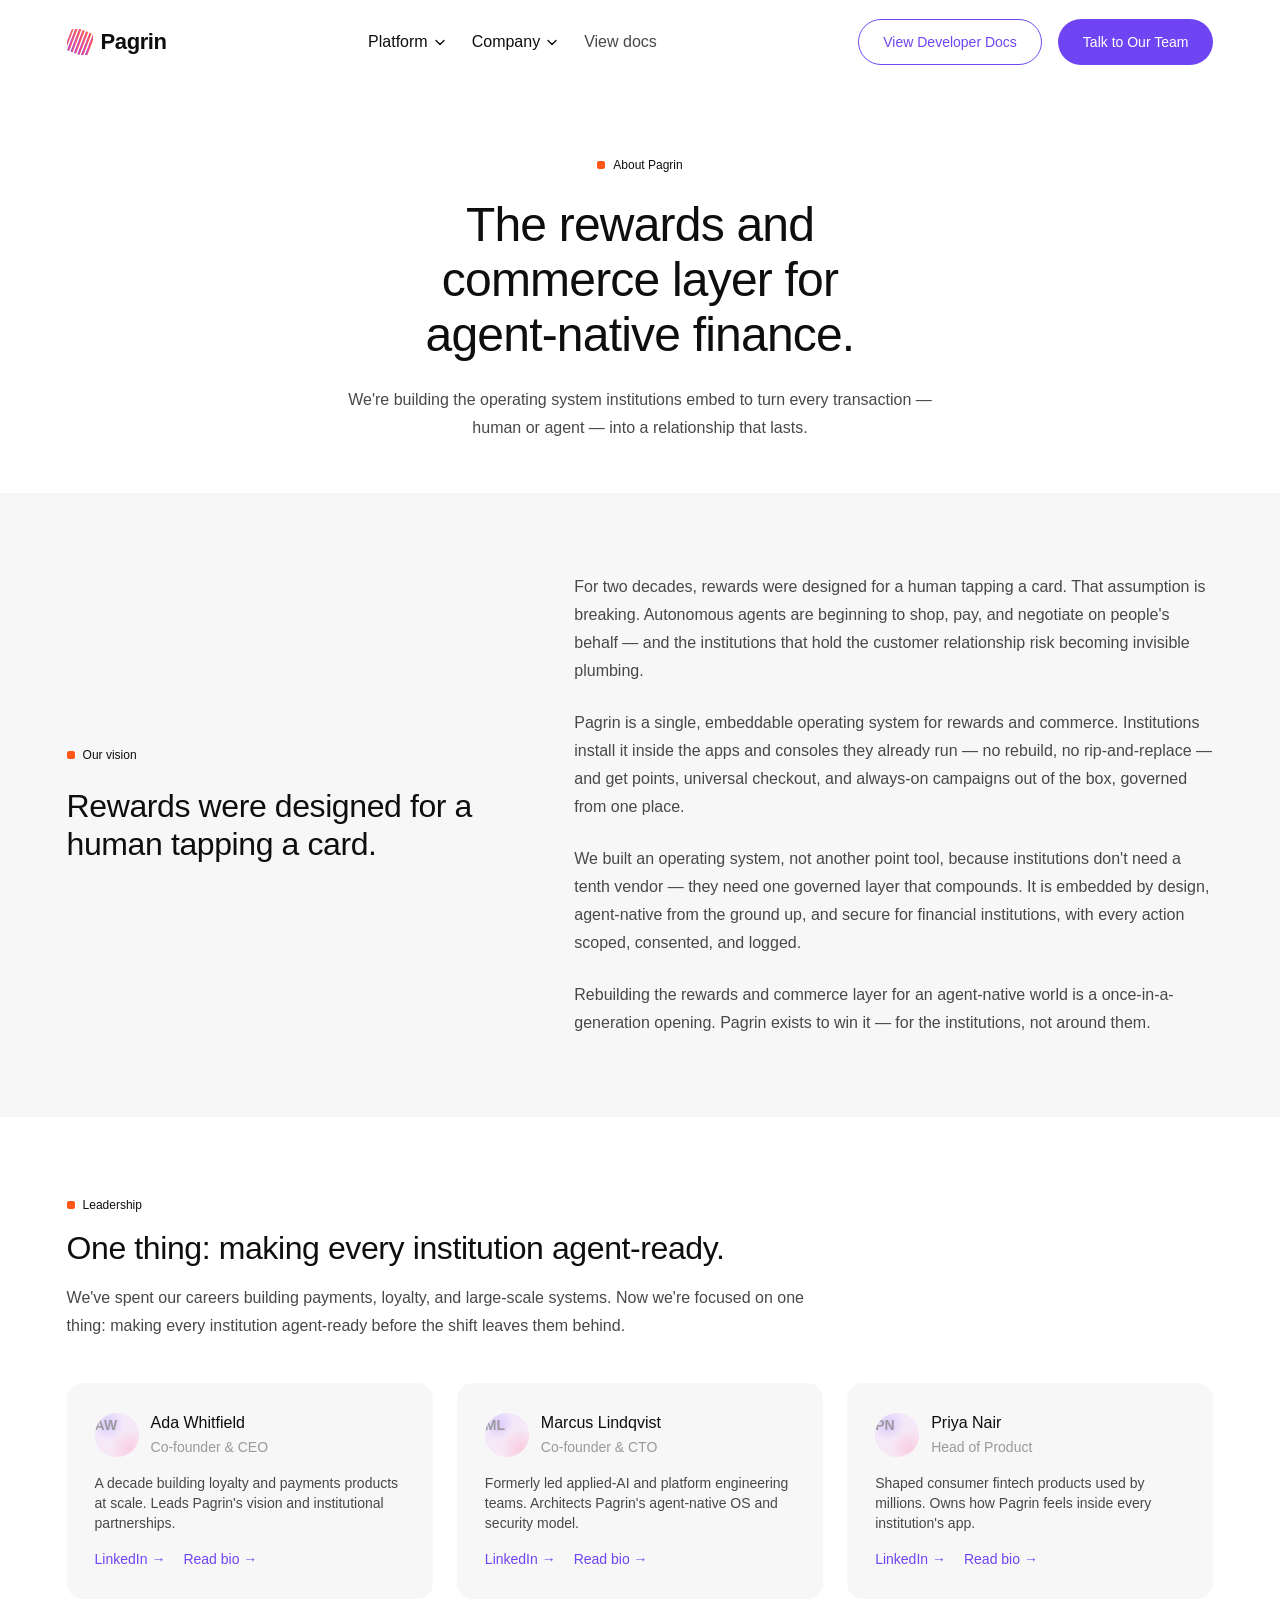
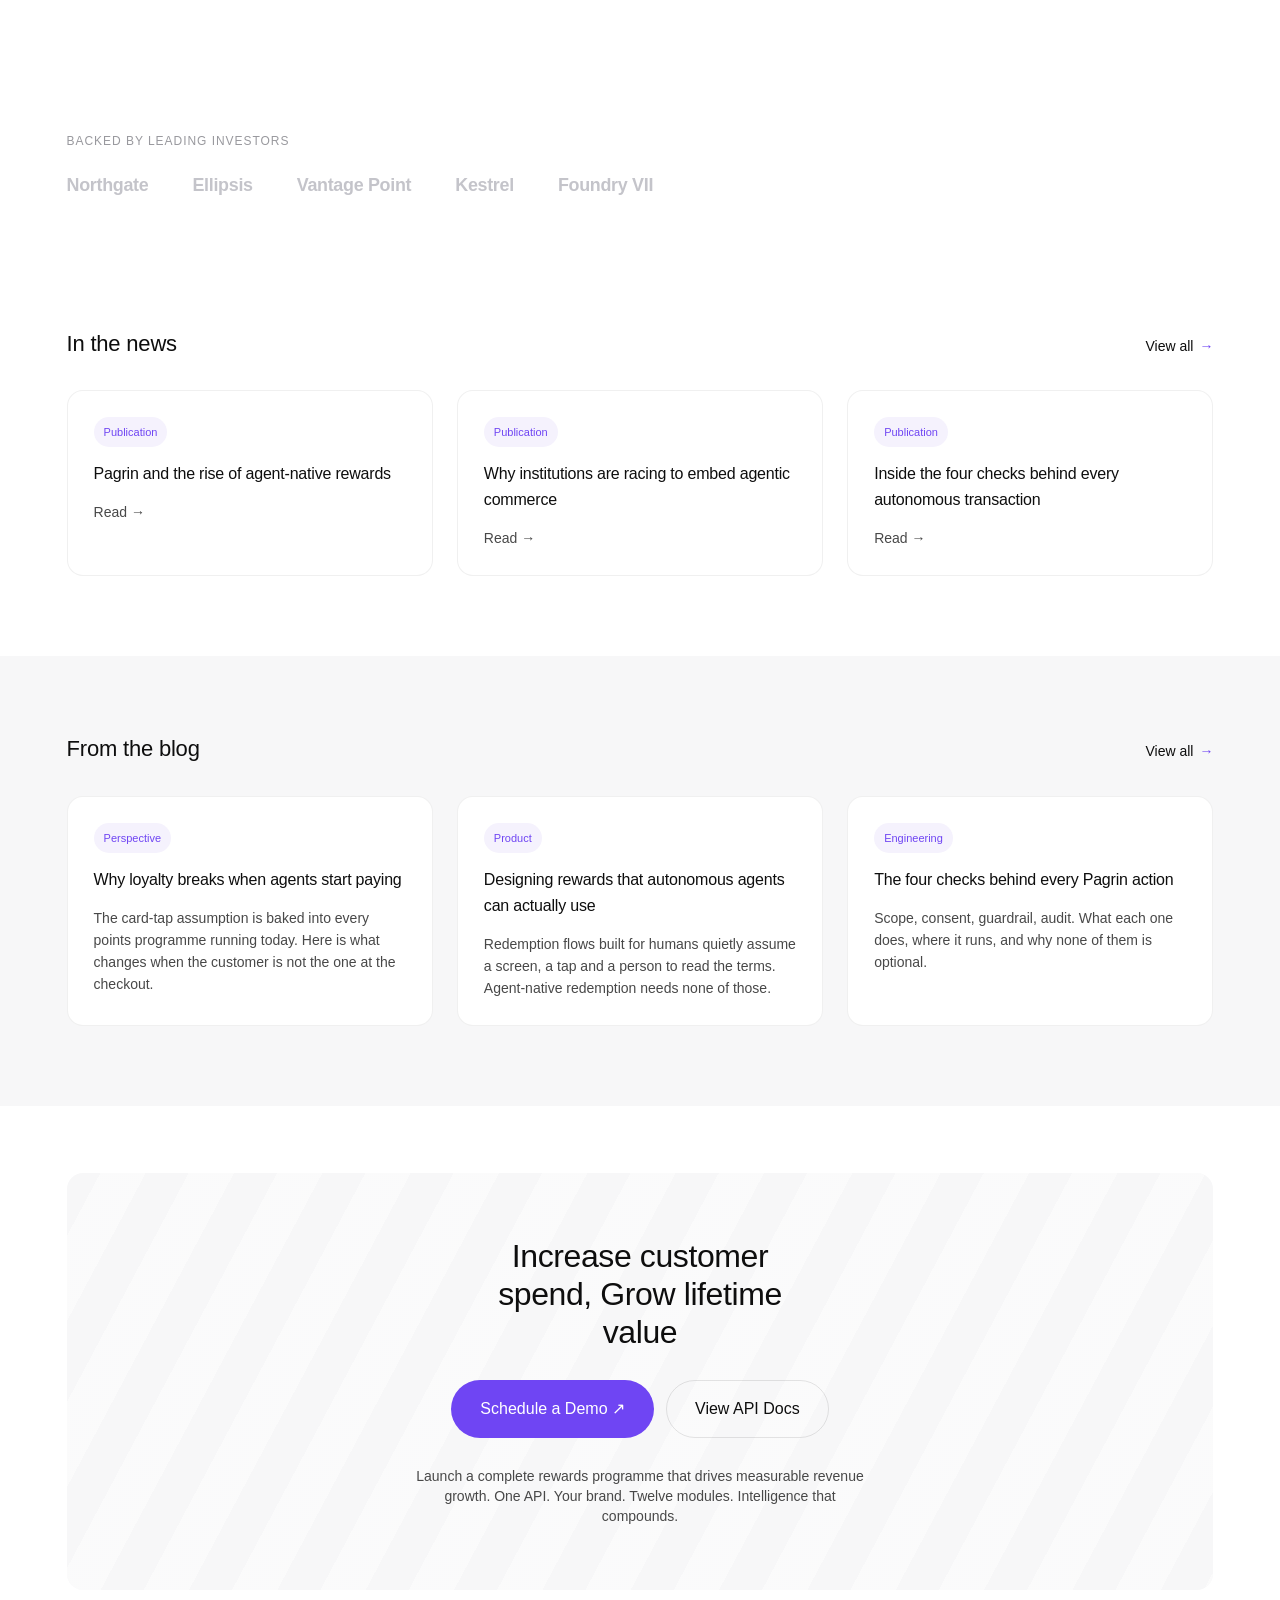
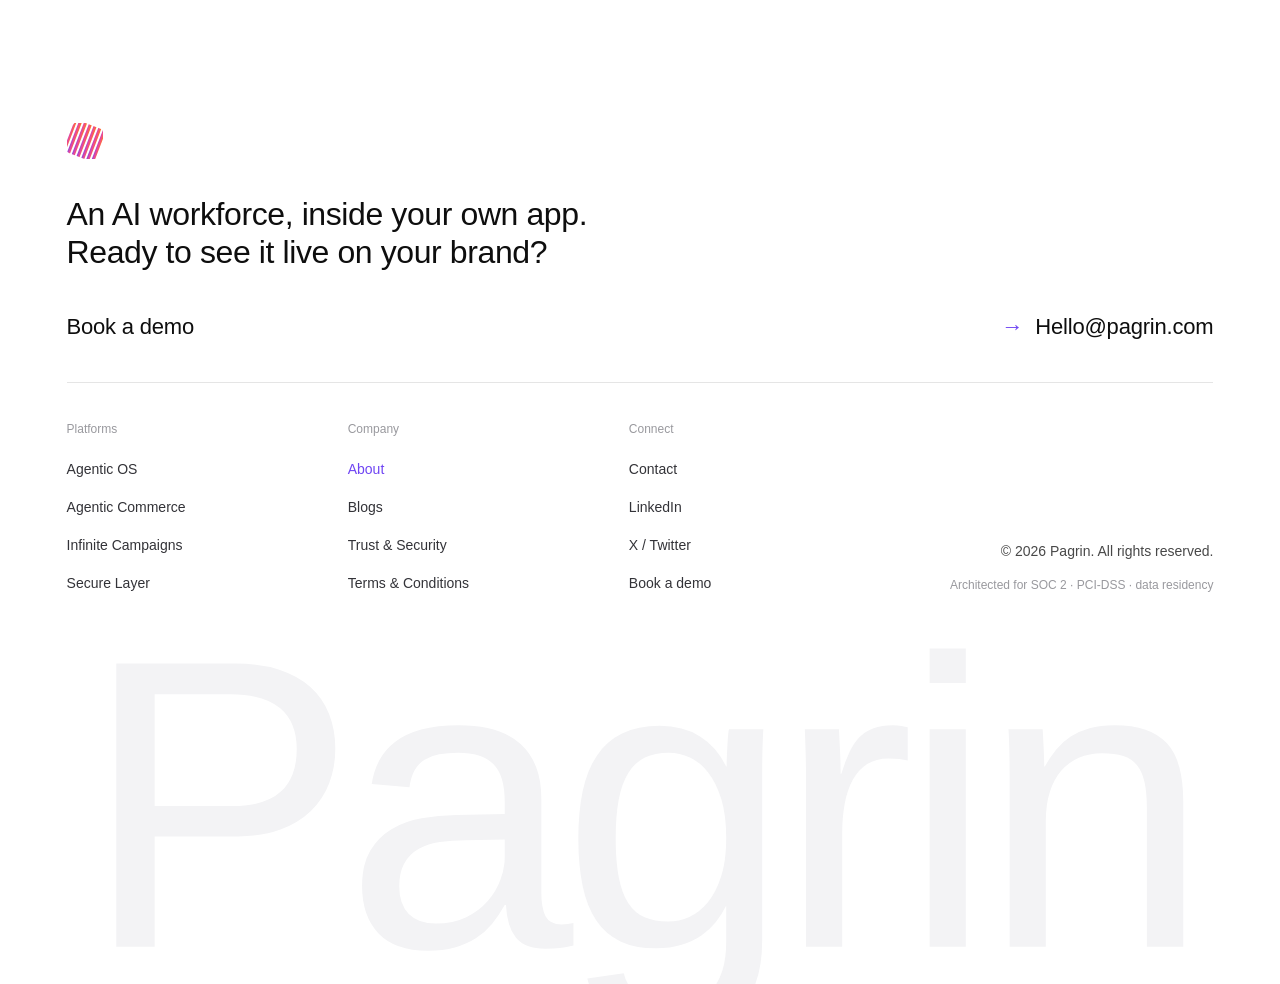
==== commit b4ccf230: "Add an icon system and break up the long text pages The document pages were walls of text and the ca" ====
--- a/about.html
+++ b/about.html
@@ -6,6 +6,7 @@
 <title>About — Pagrin</title>
 <meta name="description" content="We're building the operating system institutions embed to turn every transaction — human or agent — into a relationship that lasts.">
 <link rel="stylesheet" href="css/site.css">
+<link rel="stylesheet" href="css/icons.css">
 <link rel="stylesheet" href="css/pages.css">
 </head>
 <body class="pg" data-page="about">
@@ -82,7 +83,7 @@
       <div class="pg-people">
         <article class="pg-person">
           <div class="pg-person__id">
-            <span class="pg-person__av">AW</span>
+            <span class="pg-person__av"><span>AW</span></span>
             <span><b>Ada Whitfield</b><span>Co-founder &amp; CEO</span></span>
           </div>
           <p class="pg-small">A decade building loyalty and payments products at scale. Leads Pagrin's
@@ -95,7 +96,7 @@
 
         <article class="pg-person">
           <div class="pg-person__id">
-            <span class="pg-person__av">ML</span>
+            <span class="pg-person__av"><span>ML</span></span>
             <span><b>Marcus Lindqvist</b><span>Co-founder &amp; CTO</span></span>
           </div>
           <p class="pg-small">Formerly led applied-AI and platform engineering teams. Architects Pagrin's
@@ -108,7 +109,7 @@
 
         <article class="pg-person">
           <div class="pg-person__id">
-            <span class="pg-person__av">PN</span>
+            <span class="pg-person__av"><span>PN</span></span>
             <span><b>Priya Nair</b><span>Head of Product</span></span>
           </div>
           <p class="pg-small">Shaped consumer fintech products used by millions. Owns how Pagrin feels
@@ -195,6 +196,7 @@
 </main>
 
 <div data-pg-footer></div>
+<script src="js/icons.js" defer></script>
 <script src="js/site.js" defer></script>
 </body>
 </html>
--- a/css/site.css
+++ b/css/site.css
@@ -135,6 +135,7 @@
 
 .pg-section       { padding-block: var(--pg-section); }
 .pg-section--tight{ padding-block: clamp(48px, 4.2vw, 80px); }
+.pg-section--flush{ padding-top: 0; }
 .pg-section--tint { background: var(--pg-surface); }
 .pg-section--wash { background: var(--pg-purple-050); }
 .pg-section--dark { background: var(--pg-black); color: rgba(255,255,255,.72); }
@@ -514,6 +515,9 @@
   .pg-split--flip > :first-child { order: 0; }
 }
 
+/* the eyebrow, heading and lede that open most sections */
+.pg-why__head { display: grid; gap: 16px; max-width: 780px; margin-bottom: clamp(32px, 3.4vw, 56px); }
+
 .pg-stack   { display: grid; gap: 16px; }
 .pg-stack-8 { display: grid; gap: 8px; }
 .pg-stack-24{ display: grid; gap: 24px; }
--- a/css/icons.css
+++ b/css/icons.css
@@ -0,0 +1,198 @@
+/* ==========================================================================
+   Pagrin — icons and the small visual furniture that goes with them
+   The sprite itself is injected by js/icons.js. Draw one with:
+
+     <svg class="pg-icon" aria-hidden="true"><use href="#i-shield"></use></svg>
+
+   Depends on css/site.css for the tokens.
+   ========================================================================== */
+
+.pg-icon {
+  width: 20px;
+  height: 20px;
+  flex: none;
+  display: block;
+  color: inherit;
+}
+.pg-icon--sm { width: 16px; height: 16px; }
+.pg-icon--lg { width: 24px; height: 24px; }
+
+/* the tinted rounded tile an icon usually sits in */
+.pg-tile {
+  width: 44px;
+  height: 44px;
+  flex: none;
+  display: grid;
+  place-items: center;
+  border-radius: 12px;
+  background: var(--pg-purple-050);
+  color: var(--pg-purple);
+}
+.pg-tile--sm   { width: 36px; height: 36px; border-radius: 10px; }
+.pg-tile--grey { background: var(--pg-surface);  color: var(--pg-ink); }
+.pg-tile--ink  { background: var(--pg-ink);      color: var(--pg-white); }
+.pg-tile--warm { background: #fff3e8;            color: #c2570c; }
+.pg-tile--good { background: #eaf7ef;            color: #1c7a44; }
+.pg-tile--sky  { background: #eaf1fd;            color: #2d5fb8; }
+.pg-why__card--dark .pg-tile { background: rgba(255,255,255,.09); color: var(--pg-white); }
+
+/* a card that leads with an icon tile */
+.pg-card--icon { display: grid; gap: 16px; align-content: start; }
+.pg-card--icon .pg-card__title { margin-bottom: 0; }
+
+/* inline icon + label, used in lists and meta rows */
+.pg-inline {
+  display: inline-flex;
+  align-items: center;
+  gap: 8px;
+  color: inherit;
+}
+
+/* ------------------------------------------------------ document sections */
+
+/* the marker sits inline with a long document's section heading. It was in
+   the left gutter first, but that column already holds the sticky contents. */
+.pg-prose--legal h2 {
+  display: flex;
+  align-items: flex-start;
+  gap: 14px;
+}
+.pg-prose--legal h2 > .pg-mark {
+  flex: none;
+  width: 36px; height: 36px;
+  margin-top: 1px;
+  display: grid; place-items: center;
+  border-radius: 10px;
+  background: var(--pg-purple-050);
+  color: var(--pg-purple);
+}
+.pg-prose--legal h2 > .pg-anchor { margin-left: 0; align-self: center; }
+
+/* ------------------------------------------------------- contents card */
+
+.pg-contents {
+  padding: clamp(26px, 2.6vw, 36px);
+  border: 1px solid var(--pg-hairline-2);
+  border-radius: var(--pg-radius);
+  background: var(--pg-white);
+}
+.pg-contents__head {
+  display: flex;
+  align-items: center;
+  gap: 12px;
+  margin-bottom: 22px;
+}
+.pg-contents__head b { color: var(--pg-ink); font-size: var(--pg-b2); font-weight: 600; }
+.pg-contents__head span { margin-left: auto; color: var(--pg-muted); font-size: var(--pg-b3); }
+
+.pg-contents__list {
+  display: grid;
+  grid-template-columns: repeat(2, minmax(0, 1fr));
+  gap: 2px 28px;
+}
+@media (max-width: 600px) { .pg-contents__list { grid-template-columns: minmax(0, 1fr); } }
+
+.pg-contents__list a {
+  display: grid;
+  grid-template-columns: 26px minmax(0, 1fr);
+  gap: 4px;
+  padding: 8px 10px;
+  margin-left: -10px;
+  border-radius: 8px;
+  color: var(--pg-body);
+  font-size: var(--pg-b3);
+  line-height: 20px;
+}
+.pg-prose .pg-contents__list a,
+.pg-contents__list a { text-decoration: none; }
+.pg-contents__list a:hover { background: var(--pg-surface); color: var(--pg-ink); }
+.pg-contents__list i {
+  font-style: normal;
+  color: var(--pg-muted);
+  font-variant-numeric: tabular-nums;
+}
+
+/* -------------------------------------------------------- the checks rail */
+
+/* the four gates every agent action passes through, as a small diagram */
+.pg-gates {
+  display: grid;
+  grid-template-columns: repeat(2, minmax(0, 1fr));
+  gap: 16px;
+}
+/* four across only where there is real room, such as a full-width section */
+.pg-gates--wide { grid-template-columns: repeat(4, minmax(0, 1fr)); }
+@media (max-width: 900px) { .pg-gates--wide { grid-template-columns: repeat(2, minmax(0, 1fr)); } }
+@media (max-width: 460px) { .pg-gates, .pg-gates--wide { grid-template-columns: minmax(0, 1fr); } }
+
+.pg-gate {
+  position: relative;
+  display: grid;
+  gap: 12px;
+  align-content: start;
+  padding: 24px;
+  border: 1px solid var(--pg-hairline-2);
+  border-radius: 14px;
+  background: var(--pg-white);
+}
+/* the connector, drawn only where a gate has a neighbour on its right */
+.pg-gates > .pg-gate:nth-child(odd):not(:last-child)::after,
+.pg-gates--wide > .pg-gate:not(:last-child)::after {
+  content: '';
+  position: absolute;
+  top: 46px;
+  right: -16px;
+  width: 16px;
+  height: 1px;
+  background: var(--pg-hairline);
+}
+@media (max-width: 460px) { .pg-gate::after { display: none !important; } }
+
+.pg-gate__step {
+  color: var(--pg-muted);
+  font-size: var(--pg-b4);
+  font-weight: 600;
+  letter-spacing: .07em;
+  line-height: 16px;
+  text-transform: uppercase;
+}
+.pg-gate b { color: var(--pg-ink); font-size: var(--pg-b2); font-weight: 500; line-height: 24px; }
+.pg-gate p { color: var(--pg-body); font-size: var(--pg-b3); line-height: 21px; }
+
+/* ------------------------------------------------------- feature strip */
+
+/* a quiet band of icon + label pairs, used to break up long text */
+.pg-strip {
+  display: grid;
+  grid-template-columns: repeat(4, minmax(0, 1fr));
+  gap: 1px;
+  background: var(--pg-hairline-2);
+  border: 1px solid var(--pg-hairline-2);
+  border-radius: var(--pg-radius);
+  overflow: hidden;
+}
+@media (max-width: 900px) { .pg-strip { grid-template-columns: repeat(2, minmax(0, 1fr)); } }
+@media (max-width: 480px) { .pg-strip { grid-template-columns: minmax(0, 1fr); } }
+.pg-strip__cell {
+  display: grid;
+  gap: 10px;
+  align-content: start;
+  padding: 26px;
+  background: var(--pg-white);
+}
+.pg-strip__cell b { color: var(--pg-ink); font-size: var(--pg-b2); font-weight: 500; line-height: 24px; }
+.pg-strip__cell p { color: var(--pg-body); font-size: var(--pg-b3); line-height: 21px; }
+
+/* --------------------------------------------------------- person avatar */
+
+.pg-person__av { position: relative; overflow: hidden; }
+.pg-person__av::before {
+  content: '';
+  position: absolute;
+  inset: 0;
+  background:
+    radial-gradient(60% 60% at 30% 25%, #d9c9fb 0%, transparent 60%),
+    radial-gradient(70% 70% at 80% 80%, #f8cfe2 0%, transparent 62%),
+    linear-gradient(150deg, #efe9fe, #fce7f1);
+}
+.pg-person__av > span { position: relative; }
